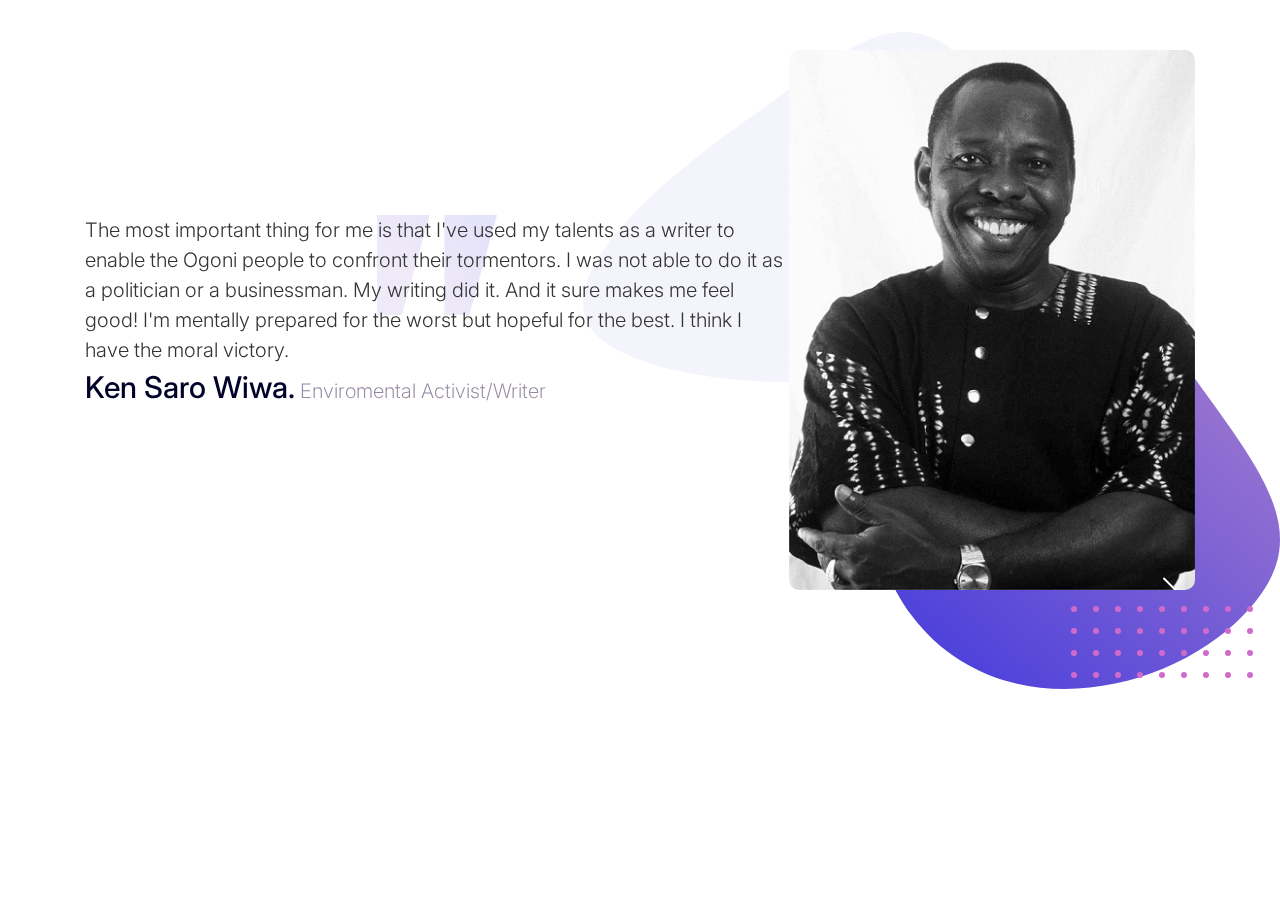
==== styles.html @ 49c464f1 "commit" ====
<!DOCTYPE html>
<html lang="en">
  <head>
    <meta charset="UTF-8" />
    <meta http-equiv="X-UA-Compatible" content="IE=edge" />
    <meta name="viewport" content="width=device-width, initial-scale=1.0" />
    <title>MyTribute</title>
    <link
      rel="stylesheet"
      href="./bootstrap-5.0.2-dist/css/bootstrap.min.css"/>
      <link rel="stylesheet" href="./css/style.css">
  </head>
  <body>
    <div class="container">
      <div id="myCarousel" class="carousel slide">
        <div class="carousel-inner">
          <div class="carousel-item active">
            <div class="d-flex align-items-center justify-content-center">
              <p class="shrink-paragraph line-clamp-5">
                The most important thing for me is that I've used my talents as a
                writer to enable the Ogoni people to confront their tormentors.
                I was not able to do it as a politician or a businessman. My
                writing did it. And it sure makes me feel good!
                I'm mentally prepared for the worst but hopeful for the best. I
                think I have the moral victory. <br>  <span class="name">Ken Saro Wiwa.</span>
                <span class="title">Enviromental Activist/Writer</span>
              </p>
              <img src="images/ken pic.jpg" class="mr-3" alt="kenuel" />
            </div>
          </div>
          <div class="carousel-item">
            <div class="d-flex align-items-center justify-content-center">
              <p>
                "A society grows great when old men plant trees whose shade they
                know they shall never sit in. The founding fathers of Nigeria had a
                dream of building a united, prosperous, and developed nation-state
                where social justice reigns. We also have to continue to dream
                because once we stopped dreaming then life is gone." <br>
                <span class="name">Dora Akunyili.</span>
                <span class="title">Fmr. Director General NAFDAC</span>
              </p>
              <img src="images/download dora.jpg" class="mr-3" alt="Dora" />
              
                
          </div>
         
        </div>
        <button
          class="carousel-control-prev"
          type="button"
          data-bs-target="#carouselExample"
          data-bs-slide="prev"
        >
          <span class="carousel-control-prev-icon" aria-hidden="true"></span>
          <span class="visually-hidden">Previous</span>
        </button>
        <button
          class="carousel-control-next"
          type="button"
          data-bs-target="#carouselExample"
          data-bs-slide="next"
        >
          <span class="carousel-control-next-icon" aria-hidden="true"></span>
          <span class="visually-hidden">Next</span>
        </button>
      </div>
    
    </div>
        <script src="./bootstrap-5.0.2-dist/js/bootstrap.min.js">
        $(document).ready(function(){
    $('.carousel').carousel();
  });
    </script>
  </body>
</html>
---- css/style.css ----
@import url('https://fonts.googleapis.com/css2?family=Inter:wght@300;500;700&family=Kumbh+Sans:wght@400;700&family=Poppins:ital@1&display=swap');
*{
    padding: 0;
    margin: 0;
    box-sizing: border-box;
}

body{
    font-family: inter, sans-serif;
    align-items: center;
    min-height: 80vh;
    background: url(/images/pattern-curve.svg,), url(/images/pattern-bg.svg);
    background-repeat: no-repeat;
    background-position: right;
}
.container{
    display: flex;
    justify-content: center;
    align-items: center;
    min-height: 50vh;
    min-width: 30vw;
    padding-right: 15px;
    padding-left: 15px;
}
.carousel-item{
    margin-top: 50px;
}

.carousel-item p {
    font-size: 20px;
    font-weight: 300;
    color: #333;
    background: url(/images/pattern-quotes.svg);
    background-repeat: no-repeat;
    background-position: top;
  }
  .carousel-item img{
height: 60vh;
  }
  .name-title{
    display: flex;
    flex-direction: row;
  }
  .carousel-item img {
    border-radius: 10px;
  }
  .carousel-item .name{
    font-size: 30px;
    font-weight: 500;
    color: rgb(2, 2, 41);
}
.carousel-item .title{
    font-size: 20px;
    font-weight: 250;
    color: rgb(148, 135, 161);
}

.carousel-control-prev,
.carousel-control-next {
    width: 50px;
  top: 50%;
  opacity: 1;
  transform: translateY(50%);
}
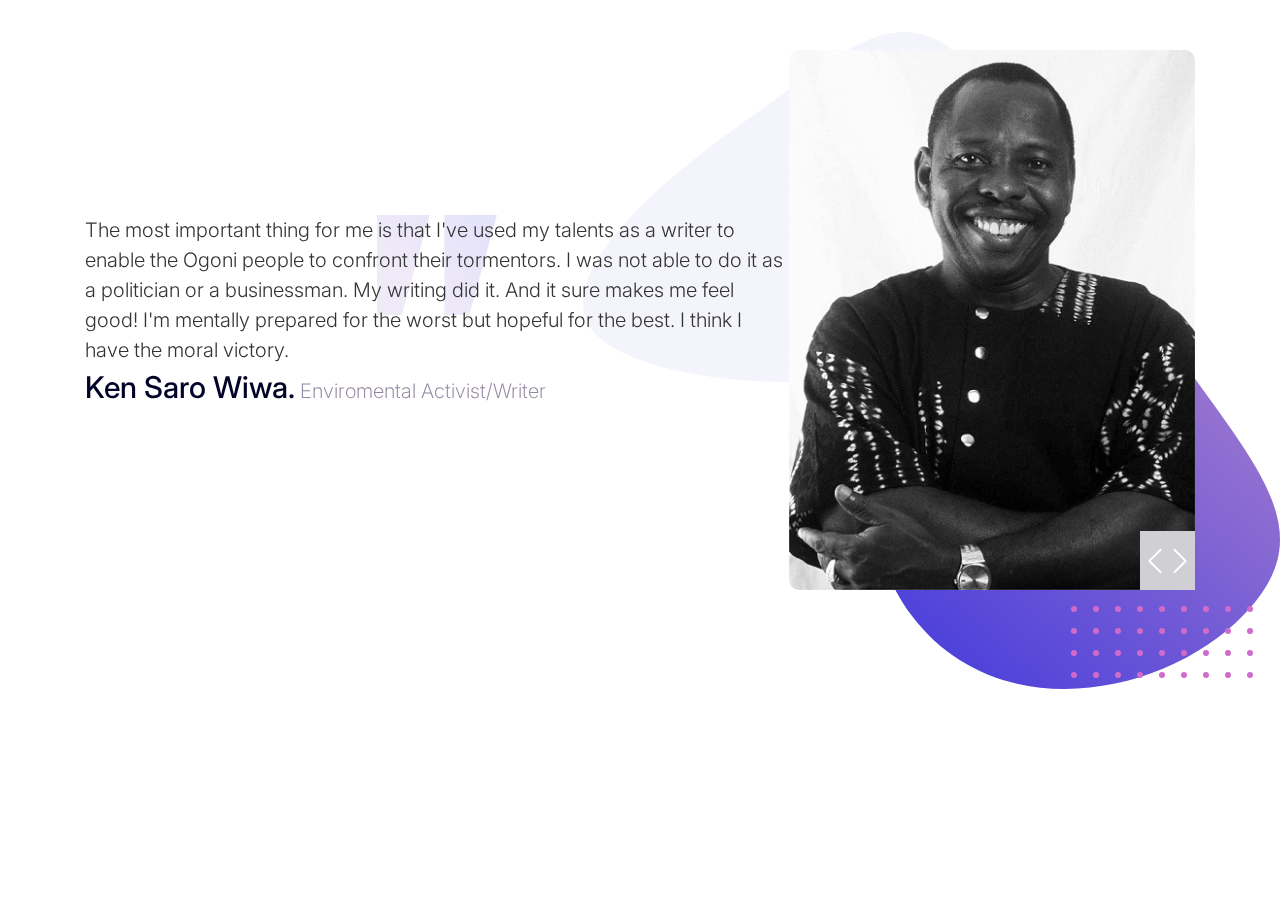
==== commit 112efd04: "second commit" ====
--- a/styles.html
+++ b/styles.html
@@ -7,8 +7,9 @@
     <title>MyTribute</title>
     <link
       rel="stylesheet"
-      href="./bootstrap-5.0.2-dist/css/bootstrap.min.css"/>
-      <link rel="stylesheet" href="./css/style.css">
+      href="./bootstrap-5.0.2-dist/css/bootstrap.min.css"
+    />
+    <link rel="stylesheet" href="./css/style.css" />
   </head>
   <body>
     <div class="container">
@@ -17,12 +18,13 @@
           <div class="carousel-item active">
             <div class="d-flex align-items-center justify-content-center">
               <p class="shrink-paragraph line-clamp-5">
-                The most important thing for me is that I've used my talents as a
-                writer to enable the Ogoni people to confront their tormentors.
-                I was not able to do it as a politician or a businessman. My
-                writing did it. And it sure makes me feel good!
+                The most important thing for me is that I've used my talents as
+                a writer to enable the Ogoni people to confront their
+                tormentors. I was not able to do it as a politician or a
+                businessman. My writing did it. And it sure makes me feel good!
                 I'm mentally prepared for the worst but hopeful for the best. I
-                think I have the moral victory. <br>  <span class="name">Ken Saro Wiwa.</span>
+                think I have the moral victory. <br />
+                <span class="name">Ken Saro Wiwa.</span>
                 <span class="title">Enviromental Activist/Writer</span>
               </p>
               <img src="images/ken pic.jpg" class="mr-3" alt="kenuel" />
@@ -32,44 +34,42 @@
             <div class="d-flex align-items-center justify-content-center">
               <p>
                 "A society grows great when old men plant trees whose shade they
-                know they shall never sit in. The founding fathers of Nigeria had a
-                dream of building a united, prosperous, and developed nation-state
-                where social justice reigns. We also have to continue to dream
-                because once we stopped dreaming then life is gone." <br>
+                know they shall never sit in. The founding fathers of Nigeria
+                had a dream of building a united, prosperous, and developed
+                nation-state where social justice reigns. We also have to
+                continue to dream because once we stopped dreaming then life is
+                gone." <br />
                 <span class="name">Dora Akunyili.</span>
                 <span class="title">Fmr. Director General NAFDAC</span>
               </p>
               <img src="images/download dora.jpg" class="mr-3" alt="Dora" />
-              
-                
+            </div>
           </div>
-         
+          <button
+            class="carousel-control-prev"
+            type="button"
+            data-bs-target="#myCarousel"
+            data-bs-slide="prev"
+          >
+            <span class="carousel-control-prev-icon" aria-hidden="true"></span>
+            <span class="visually-hidden">Previous</span>
+          </button>
+          <button
+            class="carousel-control-next"
+            type="button"
+            data-bs-target="#myCarousel"
+            data-bs-slide="next"
+          >
+            <span class="carousel-control-next-icon" aria-hidden="true"></span>
+            <span class="visually-hidden">Next</span>
+          </button>
         </div>
-        <button
-          class="carousel-control-prev"
-          type="button"
-          data-bs-target="#carouselExample"
-          data-bs-slide="prev"
-        >
-          <span class="carousel-control-prev-icon" aria-hidden="true"></span>
-          <span class="visually-hidden">Previous</span>
-        </button>
-        <button
-          class="carousel-control-next"
-          type="button"
-          data-bs-target="#carouselExample"
-          data-bs-slide="next"
-        >
-          <span class="carousel-control-next-icon" aria-hidden="true"></span>
-          <span class="visually-hidden">Next</span>
-        </button>
       </div>
-    
     </div>
-        <script src="./bootstrap-5.0.2-dist/js/bootstrap.min.js">
-        $(document).ready(function(){
-    $('.carousel').carousel();
-  });
+    <script src="./bootstrap-5.0.2-dist/js/bootstrap.min.js">
+            $(document).ready(function(){
+        $('.carousel').carousel();
+      });
     </script>
   </body>
 </html>
--- a/css/style.css
+++ b/css/style.css
@@ -57,9 +57,20 @@
 
 .carousel-control-prev,
 .carousel-control-next {
-    width: 50px;
-  top: 50%;
-  opacity: 1;
-  transform: translateY(50%);
+    width: 30px;
+  top: 90%;
+  opacity: 5;
+  background-color: rgb(208, 208, 212);
+  
+}
+.carousel-control-prev{
+    left: 95%;
 }
 
+@media screen (max-width: 500px){
+  .container{
+    display: grid;
+    grid-column: column-reverse;
+       
+}
+}